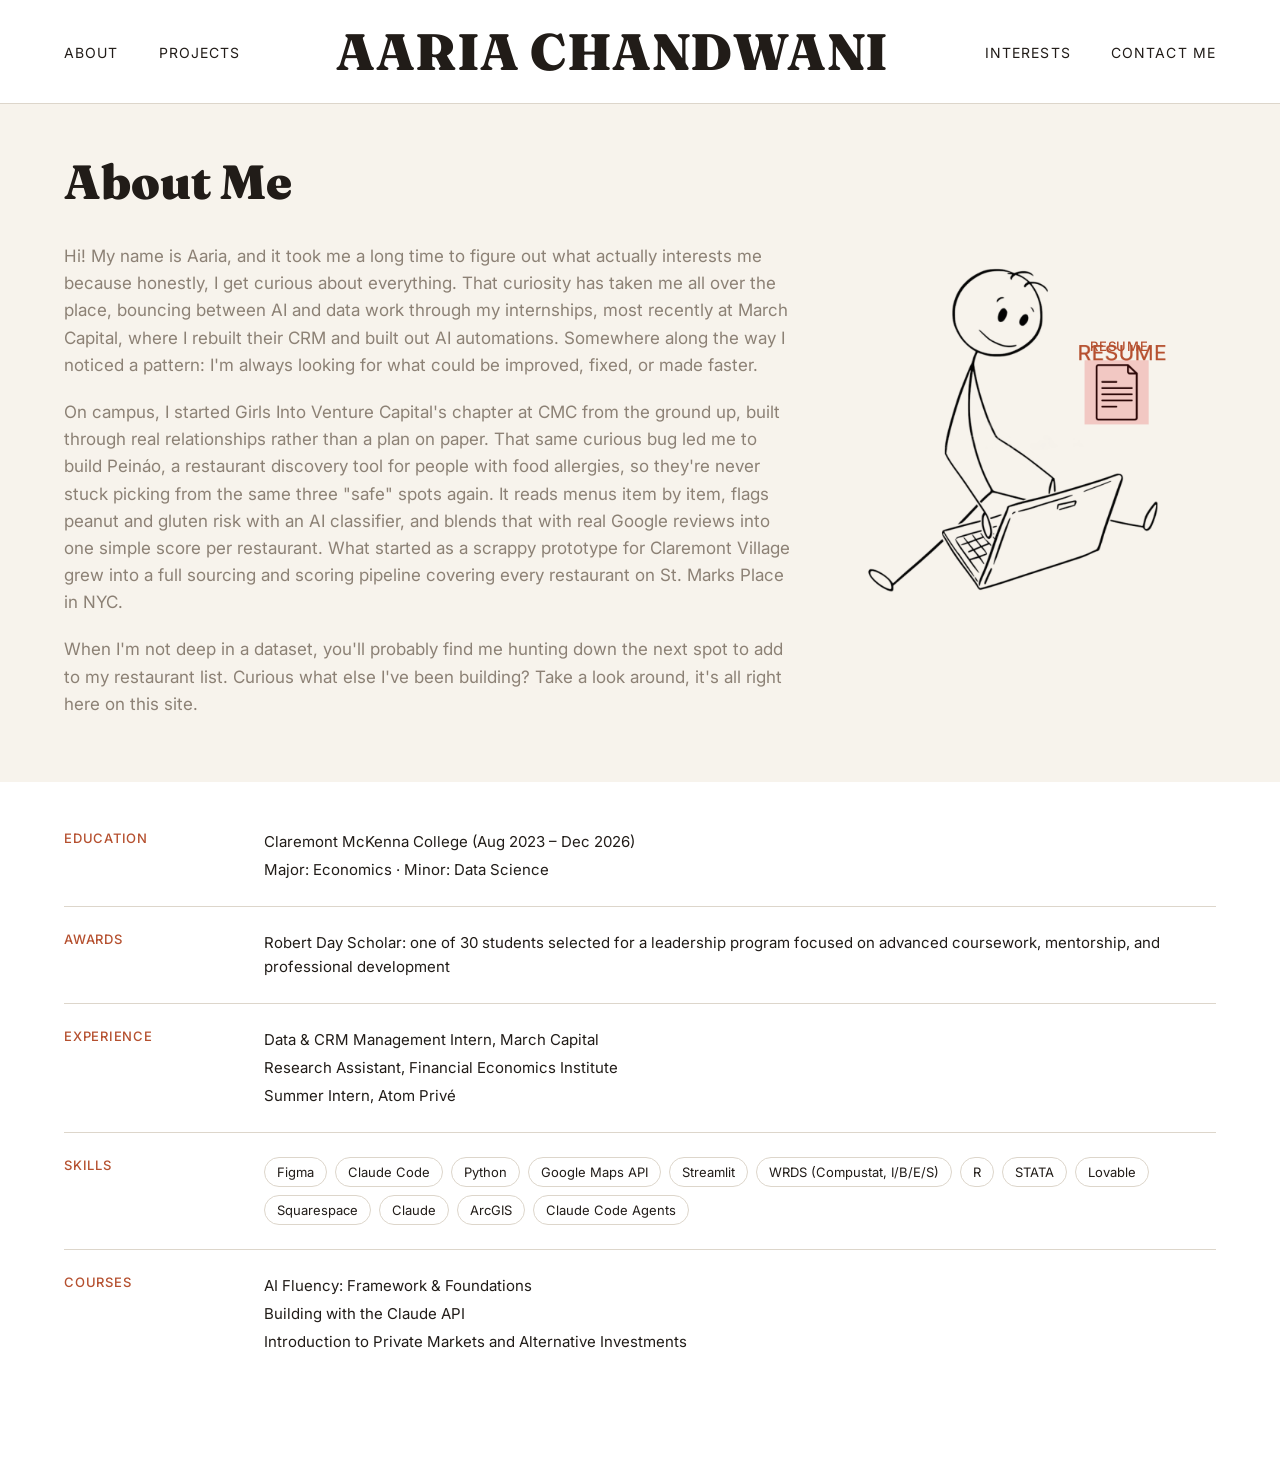
==== about.html @ ee1d4f71 "Initial commit: portfolio site (Home, About, Projects, Peináo Process, Interests, Contact)" ====
<!DOCTYPE html>
<html lang="en">
<head>
  <meta charset="UTF-8" />
  <meta name="viewport" content="width=device-width, initial-scale=1.0" />
  <title>About — Aaria Chandwani</title>
  <link rel="preconnect" href="https://fonts.googleapis.com" />
  <link rel="preconnect" href="https://fonts.gstatic.com" crossorigin />
  <link href="https://fonts.googleapis.com/css2?family=Fraunces:wght@400;900&family=Inter:wght@400;500&display=swap" rel="stylesheet" />
  <link rel="stylesheet" href="css/style.css" />
  <link rel="stylesheet" href="css/about.css" />
</head>
<body>

  <nav class="nav">
    <ul class="nav-links">
      <li><a href="about.html">About</a></li>
      <li><a href="projects.html">Projects</a></li>
    </ul>
    <a href="index.html" class="nav-wordmark">AARIA CHANDWANI</a>
    <ul class="nav-links">
      <li><a href="interests.html">Interests</a></li>
      <li><a href="contact.html">Contact Me</a></li>
    </ul>
  </nav>

  <header class="page-heading">
    <h1>About Me</h1>
  </header>

  <section class="about-bio">
    <div class="about-bio-text">
      <p>Hi! My name is Aaria, and it took me a long time to figure out what actually interests me because honestly, I get curious about everything. That curiosity has taken me all over the place, bouncing between AI and data work through my internships, most recently at March Capital, where I rebuilt their CRM and built out AI automations. Somewhere along the way I noticed a pattern: I'm always looking for what could be improved, fixed, or made faster.</p>
      <p>On campus, I started Girls Into Venture Capital's chapter at CMC from the ground up, built through real relationships rather than a plan on paper. That same curious bug led me to build Peináo, a restaurant discovery tool for people with food allergies, so they're never stuck picking from the same three "safe" spots again. It reads menus item by item, flags peanut and gluten risk with an AI classifier, and blends that with real Google reviews into one simple score per restaurant. What started as a scrappy prototype for Claremont Village grew into a full sourcing and scoring pipeline covering every restaurant on St. Marks Place in NYC.</p>
      <p>When I'm not deep in a dataset, you'll probably find me hunting down the next spot to add to my restaurant list. Curious what else I've been building? Take a look around, it's all right here on this site.</p>
    </div>
    <a class="about-illustration" href="assets/about/resume.pdf" target="_blank" rel="noopener">
      <img src="assets/aboutme.png" alt="Illustration of Aaria with a laptop" />
      <span class="resume-tag">Resume</span>
    </a>
  </section>

  <section class="credentials">
    <div class="credential-row">
      <span class="credential-label">Education</span>
      <div class="credential-content">
        <p>Claremont McKenna College (Aug 2023 – Dec 2026)</p>
        <p>Major: Economics · Minor: Data Science</p>
      </div>
    </div>

    <div class="credential-row">
      <span class="credential-label">Awards</span>
      <div class="credential-content">
        <p>Robert Day Scholar: one of 30 students selected for a leadership program focused on advanced coursework, mentorship, and professional development</p>
      </div>
    </div>

    <div class="credential-row">
      <span class="credential-label">Experience</span>
      <div class="credential-content">
        <p>Data &amp; CRM Management Intern, March Capital</p>
        <p>Research Assistant, Financial Economics Institute</p>
        <p>Summer Intern, Atom Privé</p>
      </div>
    </div>

    <div class="credential-row">
      <span class="credential-label">Skills</span>
      <div class="credential-content">
        <ul class="skill-pills">
          <li>Figma</li>
          <li>Claude Code</li>
          <li>Python</li>
          <li>Google Maps API</li>
          <li>Streamlit</li>
          <li>WRDS (Compustat, I/B/E/S)</li>
          <li>R</li>
          <li>STATA</li>
          <li>Lovable</li>
          <li>Squarespace</li>
          <li>Claude</li>
          <li>ArcGIS</li>
          <li>Claude Code Agents</li>
        </ul>
      </div>
    </div>

    <div class="credential-row">
      <span class="credential-label">Courses</span>
      <div class="credential-content">
        <p>AI Fluency: Framework &amp; Foundations</p>
        <p>Building with the Claude API</p>
        <p>Introduction to Private Markets and Alternative Investments</p>
      </div>
    </div>
  </section>

</body>
</html>
---- css/style.css ----
:root {
  --color-bg: #F7F3EC;
  --color-surface: #FFFFFF;
  --color-ink: #211C18;
  --color-muted: #8C8175;
  --color-accent: #B5502F;
  --color-line: #DDD6CB;

  --font-display: "Fraunces", serif;
  --font-body: "Inter", sans-serif;
}

* {
  margin: 0;
  padding: 0;
  box-sizing: border-box;
}

html, body {
  background: var(--color-bg);
  color: var(--color-ink);
  font-family: var(--font-body);
  -webkit-font-smoothing: antialiased;
}

a {
  color: var(--color-accent);
  text-decoration: underline;
}

img {
  display: block;
  max-width: 100%;
}

/* ---------- Nav ---------- */

.nav {
  display: flex;
  align-items: center;
  justify-content: space-between;
  padding: 20px 64px;
  background: #fff;
  border-bottom: 1px solid var(--color-line);
  flex-wrap: wrap;
  gap: 12px;
}

.nav-links {
  display: flex;
  gap: 40px;
  list-style: none;
}

.nav-links a {
  color: var(--color-ink);
  text-decoration: none;
  font-size: 14px;
  letter-spacing: 0.08em;
  text-transform: uppercase;
}

.nav-links a:hover {
  color: var(--color-accent);
}

.nav-wordmark {
  font-family: var(--font-display);
  font-weight: 900;
  font-size: clamp(28px, 4vw, 52px);
  letter-spacing: 0.01em;
  text-decoration: none;
  color: var(--color-ink);
  white-space: nowrap;
}

/* ---------- Page heading (About / Projects / Interests / Contact) ---------- */

.page-heading {
  padding: 48px 64px 8px;
}

.page-heading h1 {
  font-family: var(--font-display);
  font-weight: 900;
  font-size: 48px;
  color: var(--color-ink);
}

.back-link {
  display: inline-block;
  padding: 40px 64px 0;
  font-size: 13px;
  font-weight: 500;
  text-decoration: none;
}

@media (max-width: 700px) {
  .nav { padding: 16px 24px; }
  .nav-links { gap: 20px; }
  .page-heading, .back-link { padding-left: 24px; padding-right: 24px; }
}
---- css/about.css ----
/* ---------- About page ---------- */

.about-bio {
  display: flex;
  align-items: flex-start;
  gap: 64px;
  padding: 24px 64px 64px;
}

.about-bio-text {
  flex: 1 1 auto;
  max-width: 900px;
}

.about-bio-text p {
  color: var(--color-muted);
  font-size: 17px;
  line-height: 1.6;
  margin-bottom: 20px;
}

.about-bio-text p:last-child {
  margin-bottom: 0;
}

.about-illustration {
  position: relative;
  flex: 0 0 auto;
  display: block;
  text-decoration: none;
}

.about-illustration img {
  display: block;
  width: 360px;
  height: auto;
}

.resume-tag {
  position: absolute;
  top: 24%;
  left: 65%;
  font-size: 13px;
  font-weight: 500;
  text-transform: uppercase;
  letter-spacing: 0.06em;
  color: var(--color-accent);
}

/* ---------- Credentials ---------- */

.credentials {
  background: var(--color-surface);
  padding: 24px 64px 96px;
}

.credential-row {
  display: flex;
  gap: 40px;
  padding: 24px 0;
  border-top: 1px solid var(--color-line);
}

.credential-row:first-child {
  border-top: none;
}

.credential-label {
  flex: 0 0 160px;
  font-size: 13px;
  font-weight: 500;
  text-transform: uppercase;
  letter-spacing: 0.06em;
  color: var(--color-accent);
}

.credential-content {
  flex: 1;
}

.credential-content p {
  font-size: 15px;
  line-height: 1.6;
  color: var(--color-ink);
  margin-bottom: 4px;
}

.credential-content p:last-child {
  margin-bottom: 0;
}

.skill-pills {
  display: flex;
  flex-wrap: wrap;
  gap: 8px;
  list-style: none;
  margin: 0;
  padding: 0;
}

.skill-pills li {
  border: 1px solid var(--color-line);
  border-radius: 100px;
  padding: 6px 12px;
  font-size: 13px;
  color: var(--color-ink);
}

@media (max-width: 900px) {
  .about-bio {
    flex-direction: column;
  }
  .credential-row {
    flex-direction: column;
    gap: 8px;
  }
}

@media (max-width: 700px) {
  .about-bio,
  .credentials {
    padding-left: 24px;
    padding-right: 24px;
  }
}
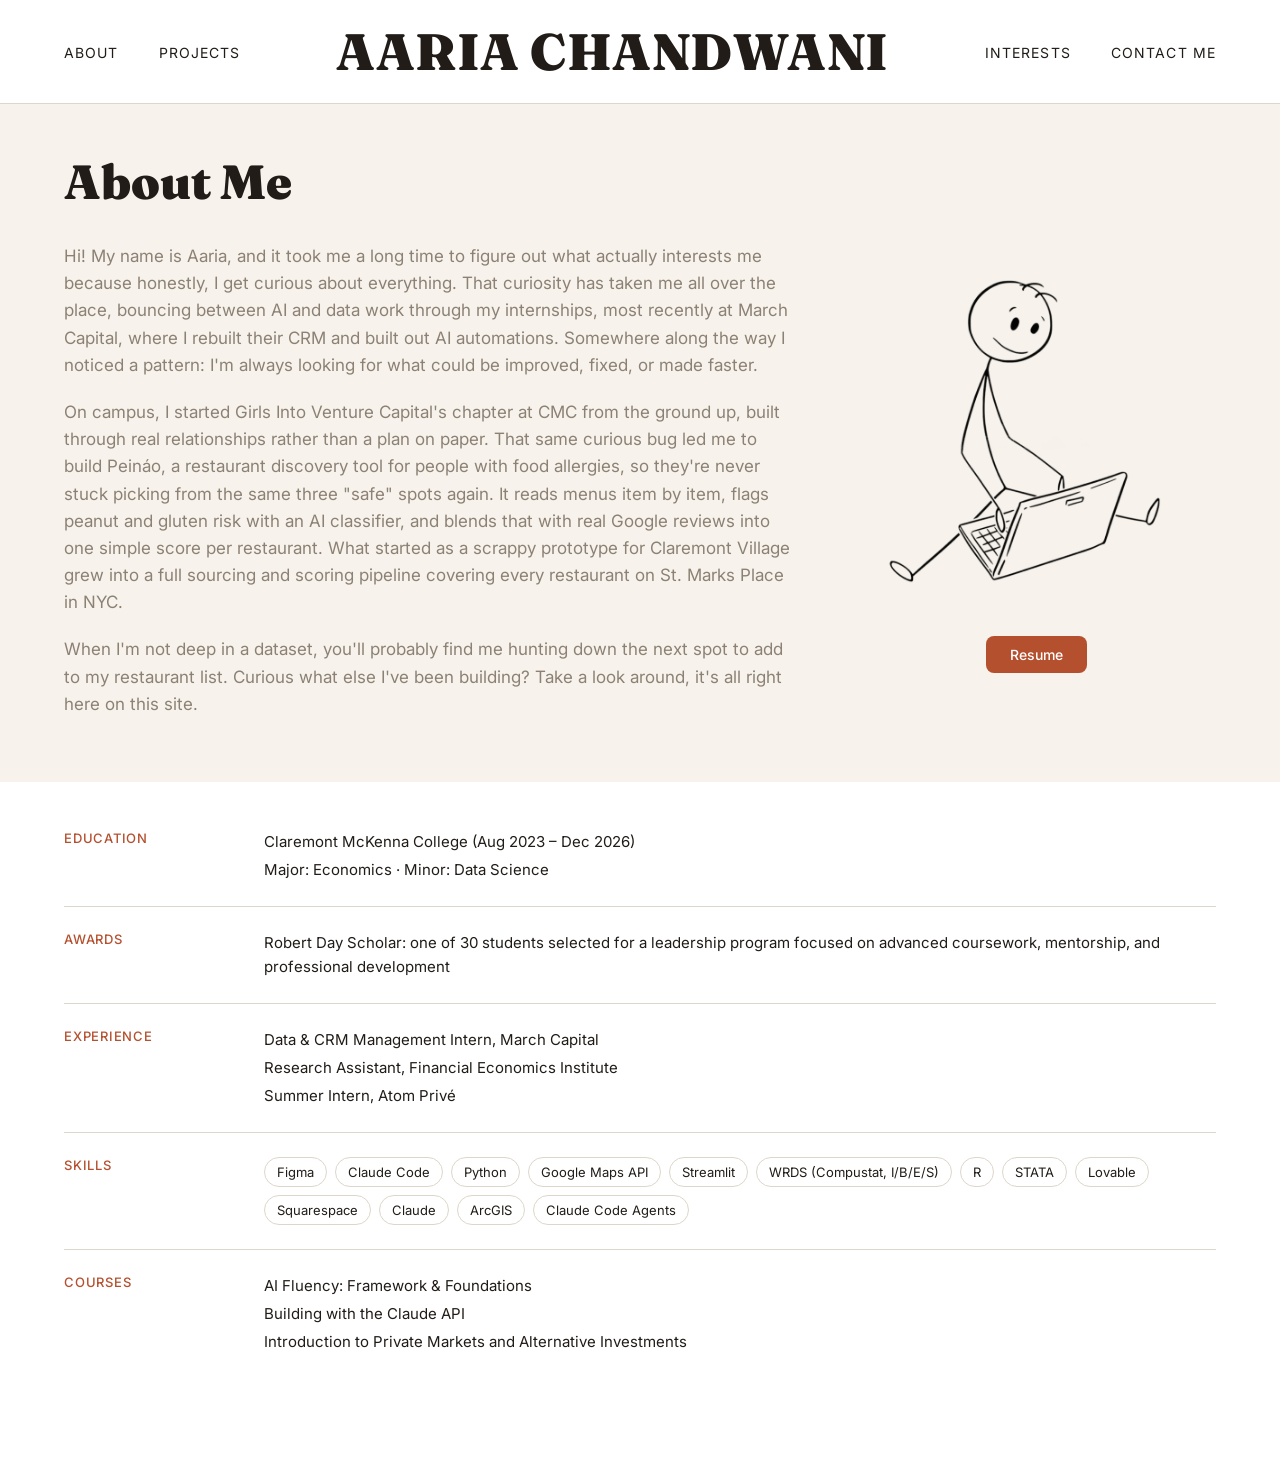
==== commit 8c93e326: "Fix GitHub contact link, replace resume tag with a real button, fix resume PDF case-mismatch, remove" ====
--- a/about.html
+++ b/about.html
@@ -34,10 +34,10 @@
       <p>On campus, I started Girls Into Venture Capital's chapter at CMC from the ground up, built through real relationships rather than a plan on paper. That same curious bug led me to build Peináo, a restaurant discovery tool for people with food allergies, so they're never stuck picking from the same three "safe" spots again. It reads menus item by item, flags peanut and gluten risk with an AI classifier, and blends that with real Google reviews into one simple score per restaurant. What started as a scrappy prototype for Claremont Village grew into a full sourcing and scoring pipeline covering every restaurant on St. Marks Place in NYC.</p>
       <p>When I'm not deep in a dataset, you'll probably find me hunting down the next spot to add to my restaurant list. Curious what else I've been building? Take a look around, it's all right here on this site.</p>
     </div>
-    <a class="about-illustration" href="assets/about/resume.pdf" target="_blank" rel="noopener">
+    <div class="about-illustration">
       <img src="assets/aboutme.png" alt="Illustration of Aaria with a laptop" />
-      <span class="resume-tag">Resume</span>
-    </a>
+      <a class="resume-button" href="assets/about/Resume.pdf" target="_blank" rel="noopener">Resume</a>
+    </div>
   </section>
 
   <section class="credentials">
--- a/css/about.css
+++ b/css/about.css
@@ -24,10 +24,11 @@
 }
 
 .about-illustration {
-  position: relative;
   flex: 0 0 auto;
-  display: block;
-  text-decoration: none;
+  display: flex;
+  flex-direction: column;
+  align-items: center;
+  gap: 16px;
 }
 
 .about-illustration img {
@@ -36,15 +37,19 @@
   height: auto;
 }
 
-.resume-tag {
-  position: absolute;
-  top: 24%;
-  left: 65%;
-  font-size: 13px;
+.resume-button {
+  display: inline-block;
+  background: var(--color-accent);
+  color: #fff;
+  font-size: 14px;
   font-weight: 500;
-  text-transform: uppercase;
-  letter-spacing: 0.06em;
-  color: var(--color-accent);
+  text-decoration: none;
+  padding: 10px 24px;
+  border-radius: 8px;
+}
+
+.resume-button:hover {
+  opacity: 0.9;
 }
 
 /* ---------- Credentials ---------- */
